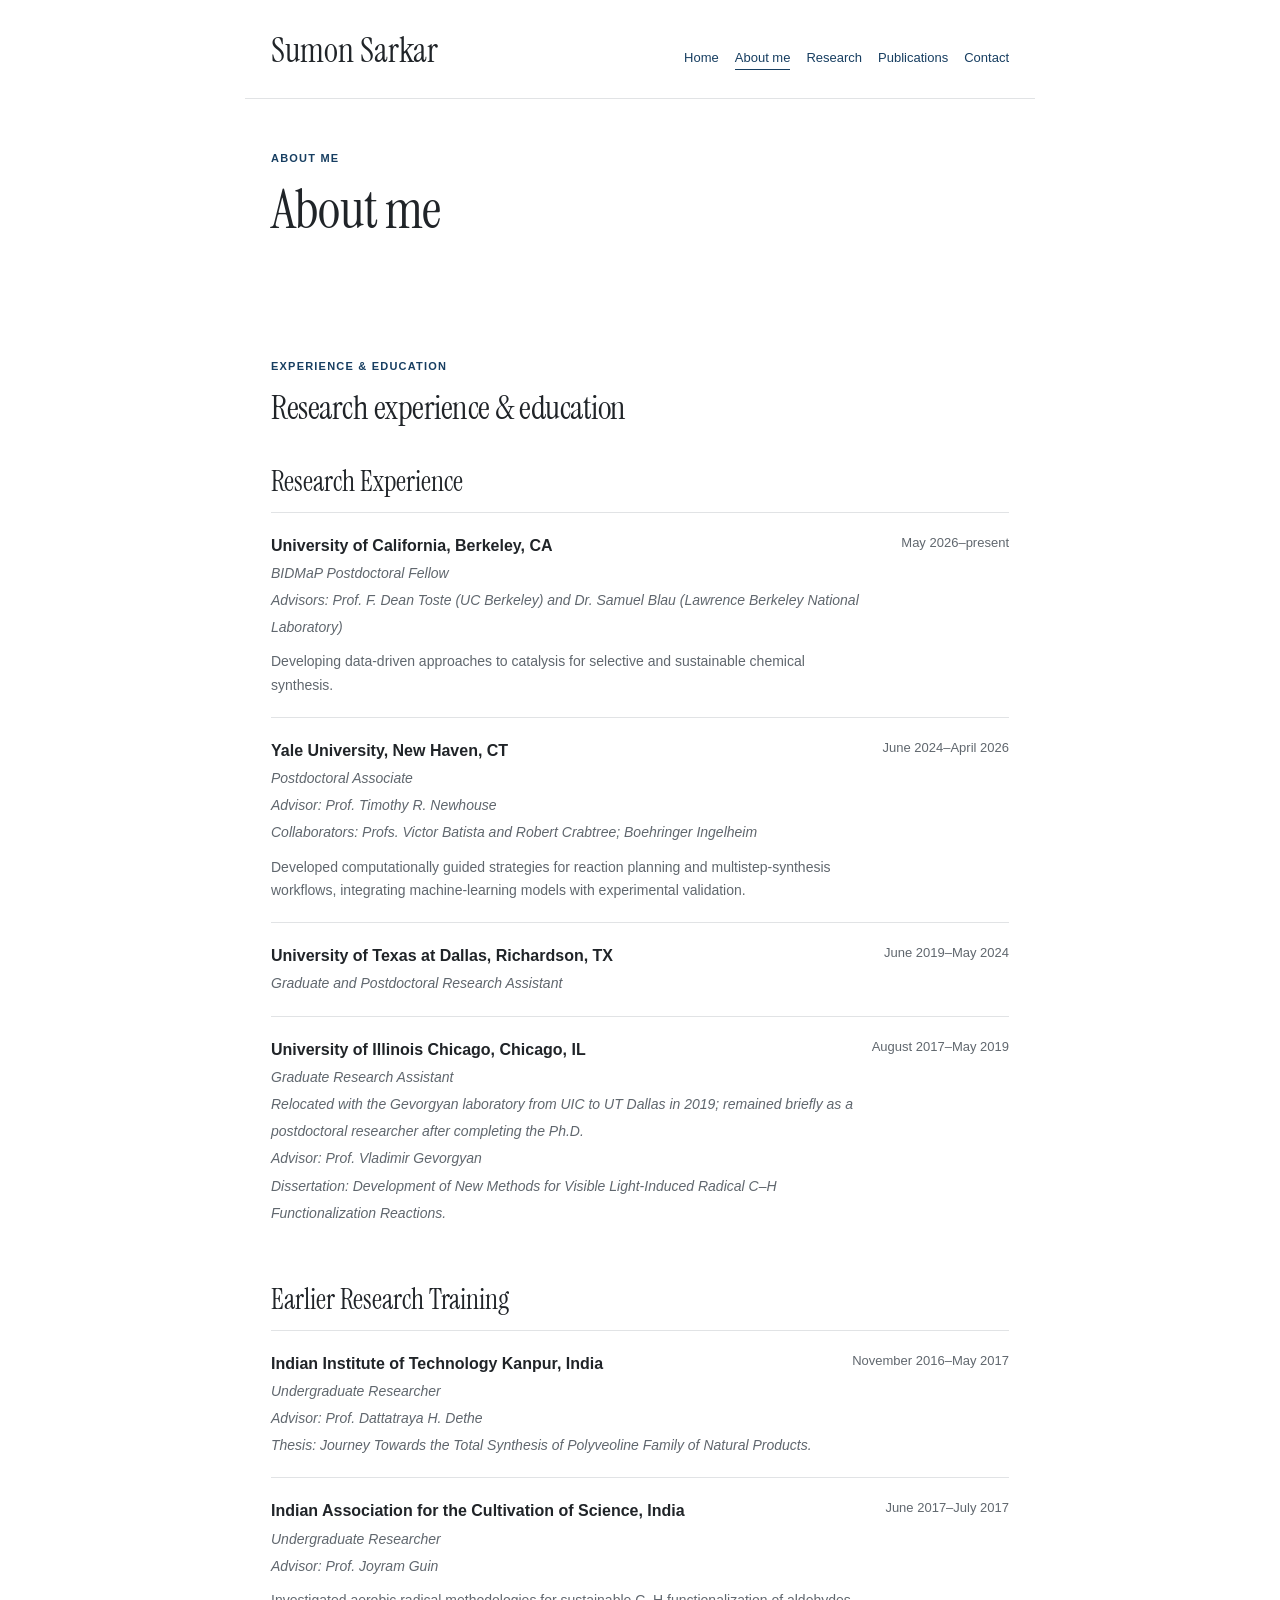
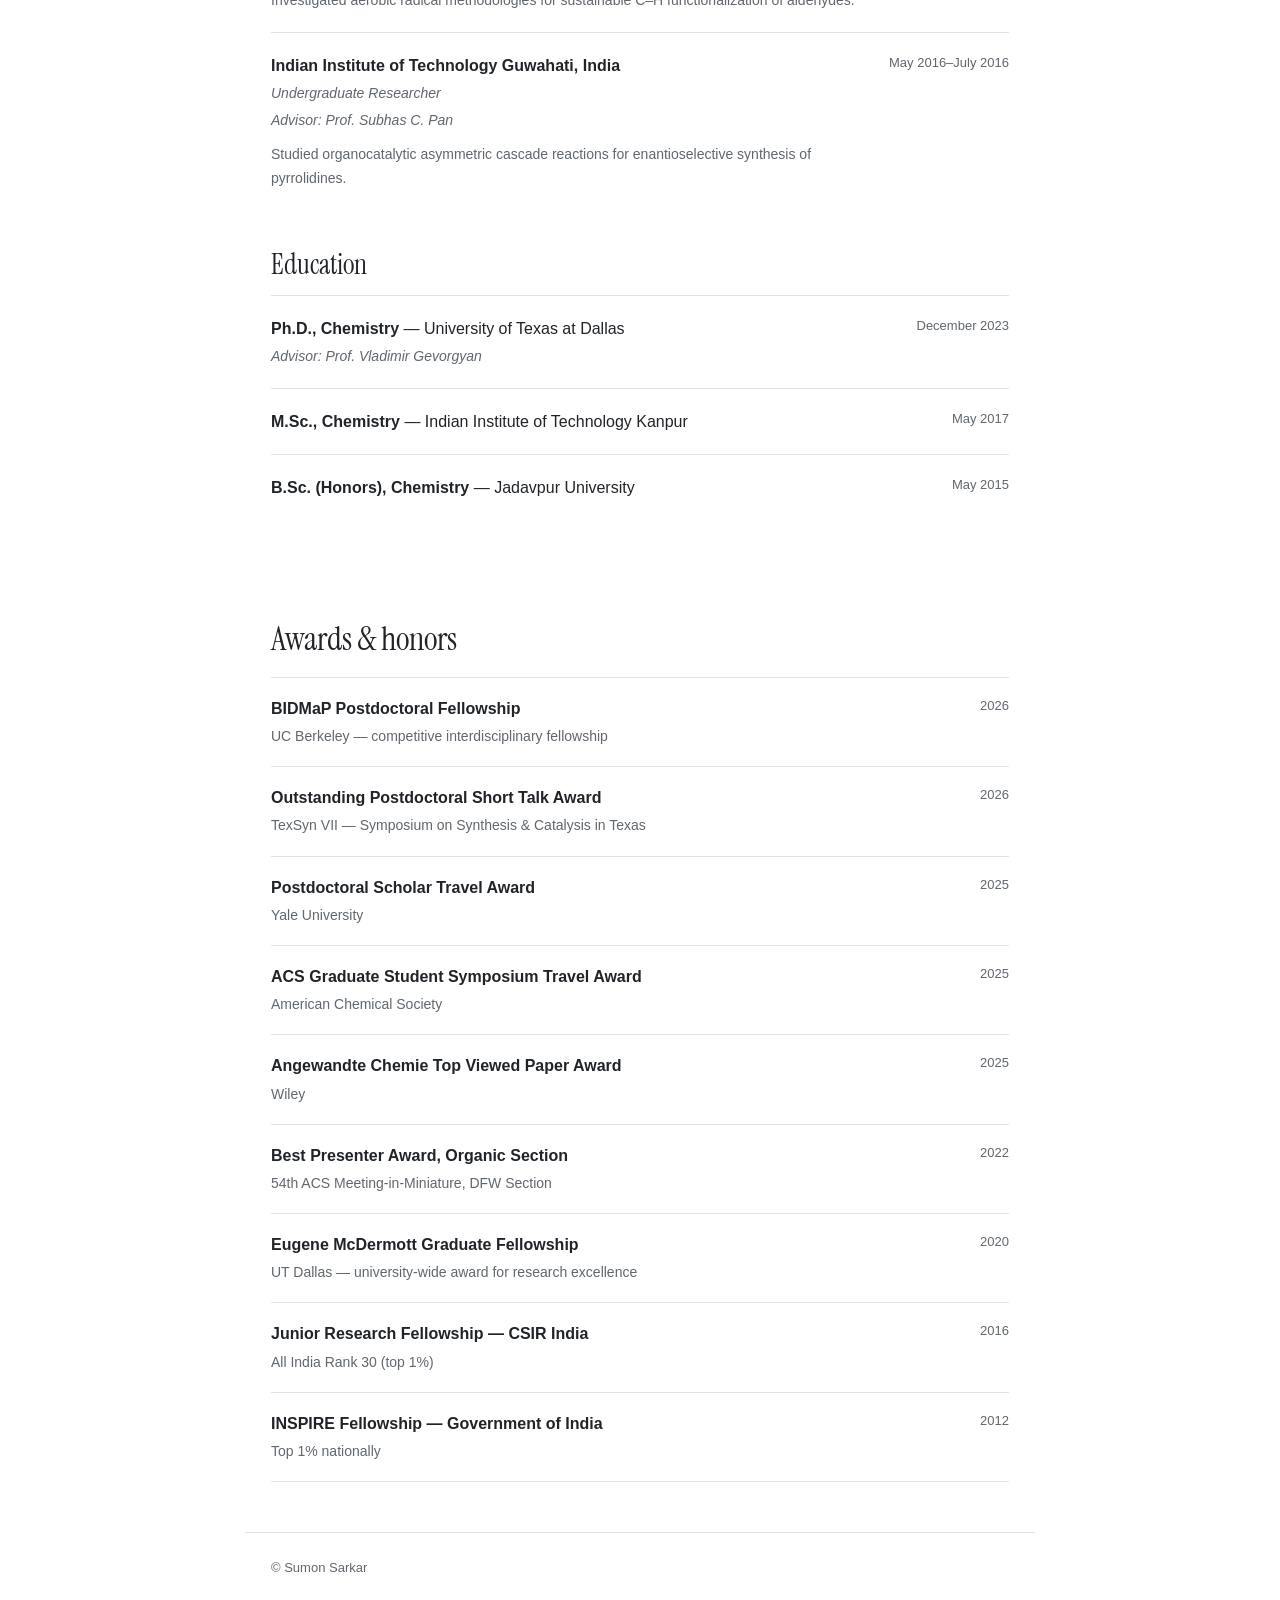
==== about.html @ 23cd8bdc "Add combined About me page" ====
<!doctype html>
<html lang="en">
<head>
  <meta charset="utf-8">
  <meta name="viewport" content="width=device-width, initial-scale=1">
  <title>About me | Sumon Sarkar</title>
  <meta name="description" content="Research experience, education, and awards of Sumon Sarkar, BIDMaP Postdoctoral Fellow at UC Berkeley.">
  <link rel="preconnect" href="https://fonts.googleapis.com">
  <link rel="preconnect" href="https://fonts.gstatic.com" crossorigin>
  <link href="https://fonts.googleapis.com/css2?family=Instrument+Serif:ital@0;1&display=swap" rel="stylesheet">
  <link rel="stylesheet" href="style.css">
</head>
<body>
  <header>
    <a class="name" href="index.html">Sumon Sarkar</a>
    <nav aria-label="Primary navigation">
      <a href="index.html">Home</a>
      <a class="active" aria-current="page" href="about.html">About me</a>
      <a href="research.html">Research</a>
      <a href="publications.html">Publications</a>
      <a href="contact.html">Contact</a>
    </nav>
  </header>
  <main>
    <section>
      <div class="label">About me</div>
      <h1>About me</h1>
    </section>
<section>
      <div class="label">Experience & education</div>
      <h2>Research experience &amp; education</h2>

      <h3 class="subhead">Research Experience</h3>
      <div class="experience-entry">
        <div><strong>University of California, Berkeley, CA</strong><br><em>BIDMaP Postdoctoral Fellow</em><br><em>Advisors: Prof. F. Dean Toste (UC Berkeley) and Dr. Samuel Blau (Lawrence Berkeley National Laboratory)</em></div>
        <div class="date">May 2026–present</div>
        <p>Developing data-driven approaches to catalysis for selective and sustainable chemical synthesis.</p>
      </div>

      <div class="experience-entry">
        <div><strong>Yale University, New Haven, CT</strong><br><em>Postdoctoral Associate</em><br><em>Advisor: Prof. Timothy R. Newhouse</em><br><em>Collaborators: Profs. Victor Batista and Robert Crabtree; Boehringer Ingelheim</em></div>
        <div class="date">June 2024–April 2026</div>
        <p>Developed computationally guided strategies for reaction planning and multistep-synthesis workflows, integrating machine-learning models with experimental validation.</p>
      </div>

      <div class="experience-entry">
        <div><strong>University of Texas at Dallas, Richardson, TX</strong><br><em>Graduate and Postdoctoral Research Assistant</em></div>
        <div class="date">June 2019–May 2024</div>
      </div>

      <div class="experience-entry">
        <div><strong>University of Illinois Chicago, Chicago, IL</strong><br><em>Graduate Research Assistant</em><br><em>Relocated with the Gevorgyan laboratory from UIC to UT Dallas in 2019; remained briefly as a postdoctoral researcher after completing the Ph.D.</em><br><em>Advisor: Prof. Vladimir Gevorgyan</em><br><em>Dissertation: Development of New Methods for Visible Light-Induced Radical C–H Functionalization Reactions.</em></div>
        <div class="date">August 2017–May 2019</div>
      </div>

      <h3 class="subhead">Earlier Research Training</h3>
      <div class="experience-entry">
        <div><strong>Indian Institute of Technology Kanpur, India</strong><br><em>Undergraduate Researcher</em><br><em>Advisor: Prof. Dattatraya H. Dethe</em><br><em>Thesis: Journey Towards the Total Synthesis of Polyveoline Family of Natural Products.</em></div>
        <div class="date">November 2016–May 2017</div>
      </div>

      <div class="experience-entry">
        <div><strong>Indian Association for the Cultivation of Science, India</strong><br><em>Undergraduate Researcher</em><br><em>Advisor: Prof. Joyram Guin</em></div>
        <div class="date">June 2017–July 2017</div>
        <p>Investigated aerobic radical methodologies for sustainable C–H functionalization of aldehydes.</p>
      </div>

      <div class="experience-entry">
        <div><strong>Indian Institute of Technology Guwahati, India</strong><br><em>Undergraduate Researcher</em><br><em>Advisor: Prof. Subhas C. Pan</em></div>
        <div class="date">May 2016–July 2016</div>
        <p>Studied organocatalytic asymmetric cascade reactions for enantioselective synthesis of pyrrolidines.</p>
      </div>

      <h3 class="subhead">Education</h3>
      <div class="experience-entry">
        <div><strong>Ph.D., Chemistry</strong> — University of Texas at Dallas<br><em>Advisor: Prof. Vladimir Gevorgyan</em></div>
        <div class="date">December 2023</div>
      </div>
      <div class="experience-entry">
        <div><strong>M.Sc., Chemistry</strong> — Indian Institute of Technology Kanpur</div>
        <div class="date">May 2017</div>
      </div>
      <div class="experience-entry">
        <div><strong>B.Sc. (Honors), Chemistry</strong> — Jadavpur University</div>
        <div class="date">May 2015</div>
      </div>
    </section>
<section>
      <h2>Awards &amp; honors</h2>
      <div class="awards-list">
        <div class="award"><div><strong>BIDMaP Postdoctoral Fellowship</strong><br><span>UC Berkeley — competitive interdisciplinary fellowship</span></div><div class="date">2026</div></div>
        <div class="award"><div><strong>Outstanding Postdoctoral Short Talk Award</strong><br><span>TexSyn VII — Symposium on Synthesis &amp; Catalysis in Texas</span></div><div class="date">2026</div></div>
        <div class="award"><div><strong>Postdoctoral Scholar Travel Award</strong><br><span>Yale University</span></div><div class="date">2025</div></div>
        <div class="award"><div><strong>ACS Graduate Student Symposium Travel Award</strong><br><span>American Chemical Society</span></div><div class="date">2025</div></div>
        <div class="award"><div><strong>Angewandte Chemie Top Viewed Paper Award</strong><br><span>Wiley</span></div><div class="date">2025</div></div>
        <div class="award"><div><strong>Best Presenter Award, Organic Section</strong><br><span>54th ACS Meeting-in-Miniature, DFW Section</span></div><div class="date">2022</div></div>
        <div class="award"><div><strong>Eugene McDermott Graduate Fellowship</strong><br><span>UT Dallas — university-wide award for research excellence</span></div><div class="date">2020</div></div>
        <div class="award"><div><strong>Junior Research Fellowship — CSIR India</strong><br><span>All India Rank 30 (top 1%)</span></div><div class="date">2016</div></div>
        <div class="award"><div><strong>INSPIRE Fellowship — Government of India</strong><br><span>Top 1% nationally</span></div><div class="date">2012</div></div>
      </div>
    </section>
  </main>
  <footer>© <span id="year"></span> Sumon Sarkar</footer>
  <script src="script.js"></script>
</body>
</html>
---- style.css ----
:root {
  --ink:#202428;
  --muted:#60676e;
  --line:#e1e3e5;
  --accent:#173e61;
  --page:#fff;
}
* { box-sizing:border-box; }
html { scroll-behavior:smooth; }
body { margin:0; background:var(--page); color:var(--ink); font:16px/1.7 "Helvetica Neue",Helvetica,Arial,sans-serif; }
main, header, footer { max-width:790px; margin:auto; padding-left:26px; padding-right:26px; }
header { padding-top:34px; padding-bottom:28px; border-bottom:1px solid var(--line); display:flex; align-items:baseline; justify-content:space-between; gap:20px; }
.name { color:var(--ink); font:34px/1 "Instrument Serif",Georgia,serif; text-decoration:none; white-space:nowrap; }
nav { display:flex; flex-wrap:wrap; justify-content:flex-end; gap:8px 16px; font-size:13px; }
nav a, .links a { color:var(--accent); text-decoration:none; border-bottom:1px solid transparent; }
nav a:hover, nav a.active, .links a:hover { border-color:var(--accent); }
section { padding:50px 0; }
h1, h2 { margin:0 0 20px; font-family:"Instrument Serif",Georgia,serif; font-weight:400; letter-spacing:-.015em; }
h1 { font-size:54px; line-height:1; }
h2 { font-size:33px; line-height:1.1; }
p { margin:0 0 18px; }
.lede { max-width:680px; color:var(--muted); font-size:19px; }
.label { color:var(--accent); font-size:11px; font-weight:600; letter-spacing:.11em; text-transform:uppercase; margin-bottom:15px; }
.links { display:flex; flex-wrap:wrap; gap:15px; margin-top:26px; font-size:14px; }
.portrait { float:right; width:190px; height:235px; margin:0 0 20px 30px; object-fit:cover; object-position:center; border:1px solid var(--line); }
.subhead { margin:40px 0 14px; font:28px/1.1 "Instrument Serif",Georgia,serif; }
.experience-entry { position:relative; padding:19px 150px 19px 0; border-top:1px solid var(--line); }
.experience-entry .date { position:absolute; top:19px; right:0; color:var(--muted); font-size:13px; white-space:nowrap; }
.experience-entry p { margin:10px 0 0; color:var(--muted); font-size:14px; }
.experience-entry em { color:var(--muted); font-size:14px; }
.research-item { margin-top:38px; padding-top:28px; border-top:1px solid var(--line); }
.research-number { color:var(--accent); font-size:12px; font-weight:600; letter-spacing:.12em; margin-bottom:8px; }
.research-item h3 { margin:0 0 15px; font:30px/1.1 "Instrument Serif",Georgia,serif; }
.pub-list { border-top:1px solid var(--line); margin-top:28px; }
.pub-entry { border-bottom:1px solid var(--line); }
.pub-static { padding:20px 0; display:grid; grid-template-columns:42px 1fr; gap:14px; text-align:left; }
.pub-number { color:var(--accent); font:600 14px/1.3 "Helvetica Neue",Helvetica,Arial,sans-serif; padding-top:4px; }
.pub-meta, .pub-authors { display:block; color:var(--muted); font-size:13px; }
.pub-meta { margin-bottom:4px; }
.pub-title { display:block; font:500 21px/1.25 "Helvetica Neue",Helvetica,Arial,sans-serif; letter-spacing:-.01em; margin-bottom:7px; }
.note { color:var(--muted); font-size:14px; }
.awards-list { border-top:1px solid var(--line); }
.award { position:relative; padding:17px 90px 17px 0; border-bottom:1px solid var(--line); }
.award span { color:var(--muted); font-size:14px; }
.award .date { position:absolute; top:17px; right:0; color:var(--muted); font-size:13px; }
footer { border-top:1px solid var(--line); padding-top:24px; padding-bottom:36px; color:var(--muted); font-size:13px; }
@media (max-width:700px) {
  header { align-items:flex-start; flex-direction:column; }
  nav { justify-content:flex-start; }
}
@media (max-width:600px) {
  .portrait { float:none; display:block; width:150px; height:185px; margin:0 0 22px; }
  h1 { font-size:44px; }
  section { padding:38px 0; }
  .experience-entry { padding-right:0; }
  .experience-entry .date { position:static; margin-top:5px; }
  .pub-static { grid-template-columns:30px 1fr; }
  .pub-title { font-size:20px; }
}
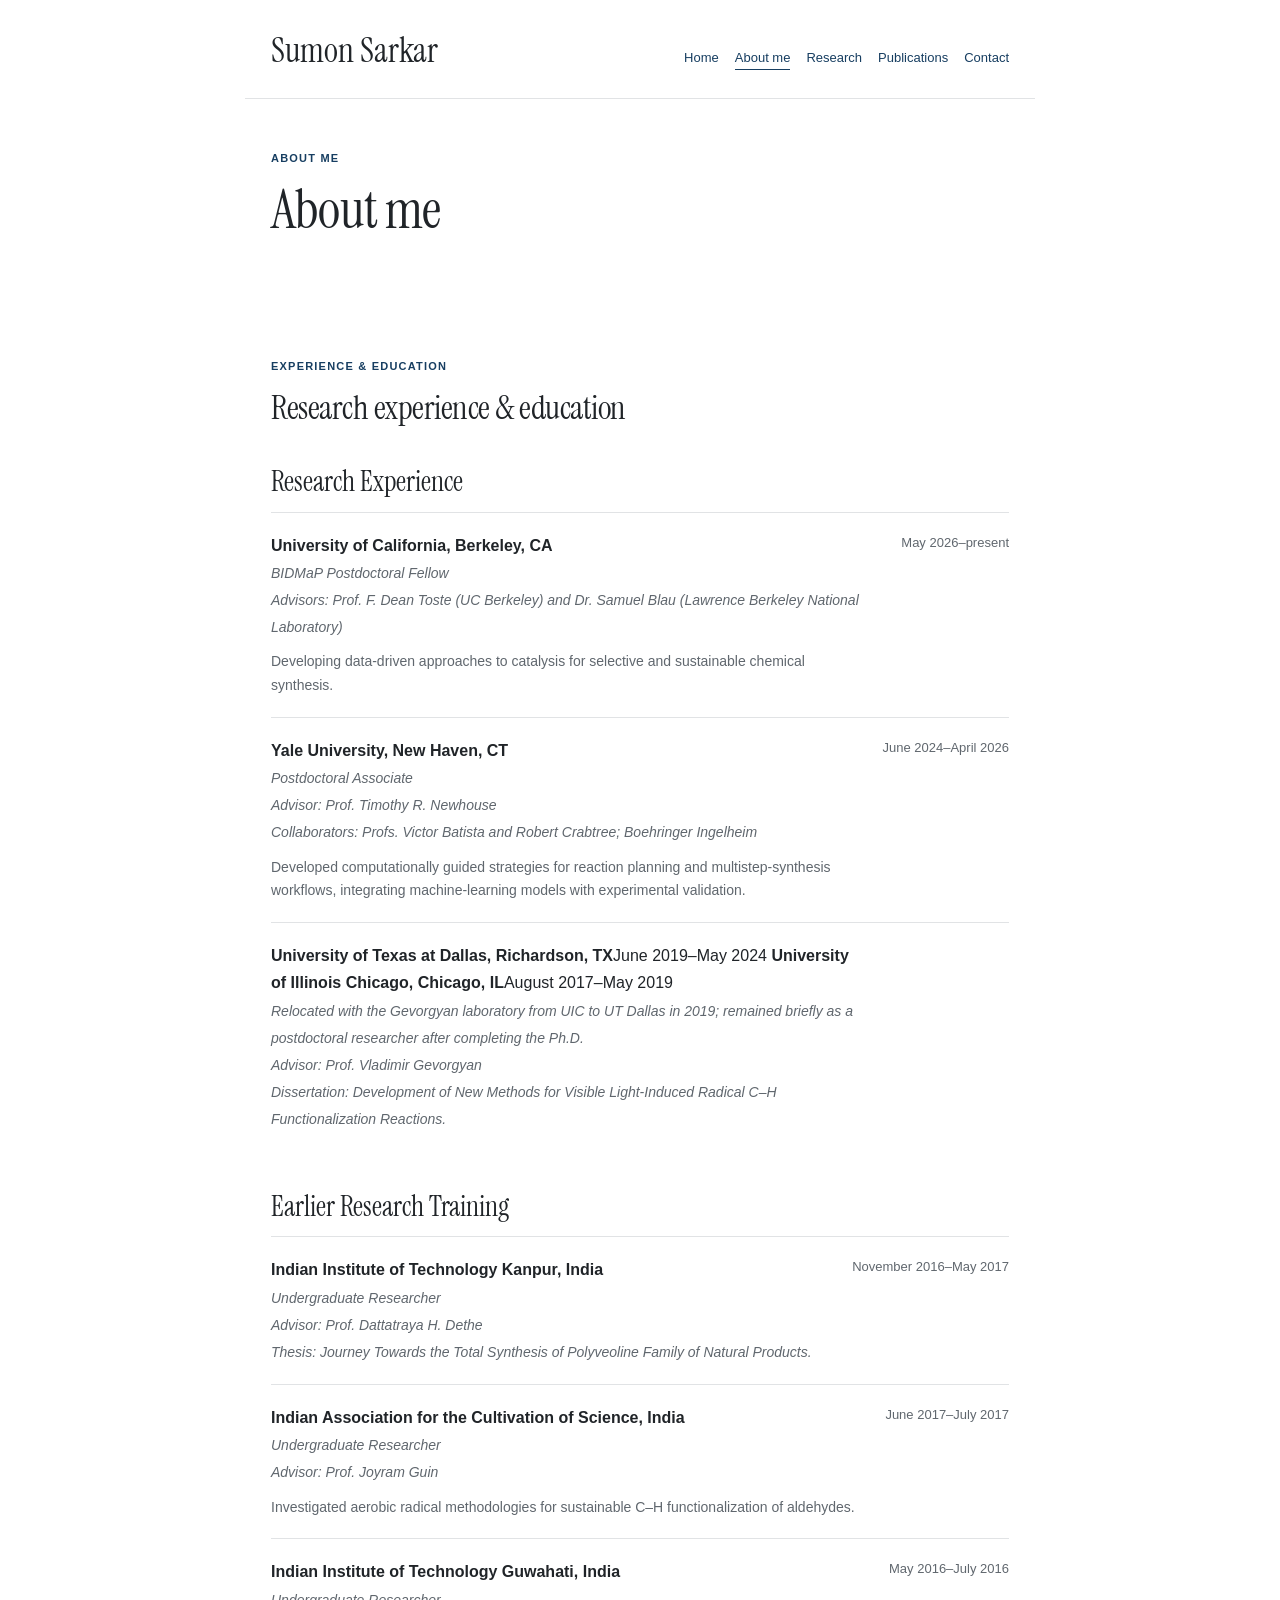
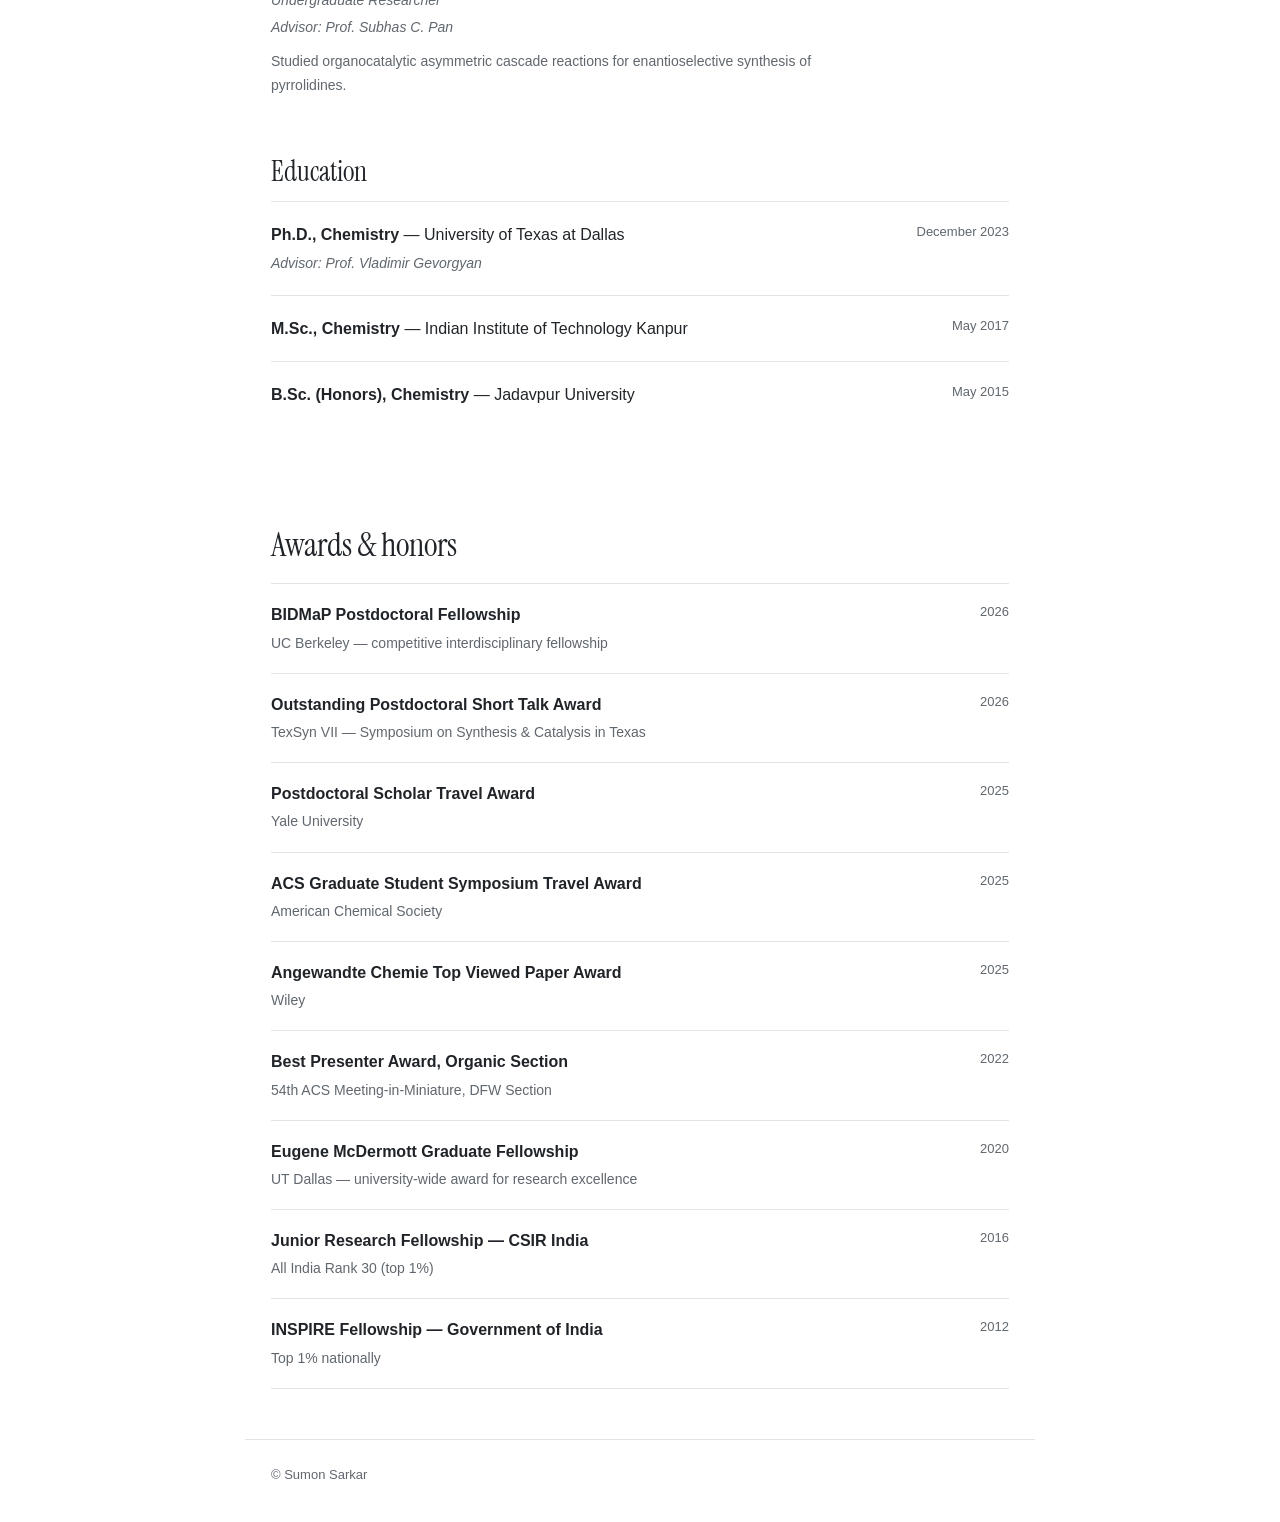
==== commit 362d27cd: "Combine UIC and UT Dallas research experience" ====
--- a/about.html
+++ b/about.html
@@ -44,13 +44,13 @@
       </div>
 
       <div class="experience-entry">
-        <div><strong>University of Texas at Dallas, Richardson, TX</strong><br><em>Graduate and Postdoctoral Research Assistant</em></div>
-        <div class="date">June 2019–May 2024</div>
-      </div>
-
-      <div class="experience-entry">
-        <div><strong>University of Illinois Chicago, Chicago, IL</strong><br><em>Graduate Research Assistant</em><br><em>Relocated with the Gevorgyan laboratory from UIC to UT Dallas in 2019; remained briefly as a postdoctoral researcher after completing the Ph.D.</em><br><em>Advisor: Prof. Vladimir Gevorgyan</em><br><em>Dissertation: Development of New Methods for Visible Light-Induced Radical C–H Functionalization Reactions.</em></div>
-        <div class="date">August 2017–May 2019</div>
+        <div class="institution-dates">
+          <strong>University of Texas at Dallas, Richardson, TX</strong><span>June 2019–May 2024</span>
+          <strong>University of Illinois Chicago, Chicago, IL</strong><span>August 2017–May 2019</span>
+        </div>
+        <em>Relocated with the Gevorgyan laboratory from UIC to UT Dallas in 2019; remained briefly as a postdoctoral researcher after completing the Ph.D.</em><br>
+        <em>Advisor: Prof. Vladimir Gevorgyan</em><br>
+        <em>Dissertation: Development of New Methods for Visible Light-Induced Radical C–H Functionalization Reactions.</em>
       </div>
 
       <h3 class="subhead">Earlier Research Training</h3>
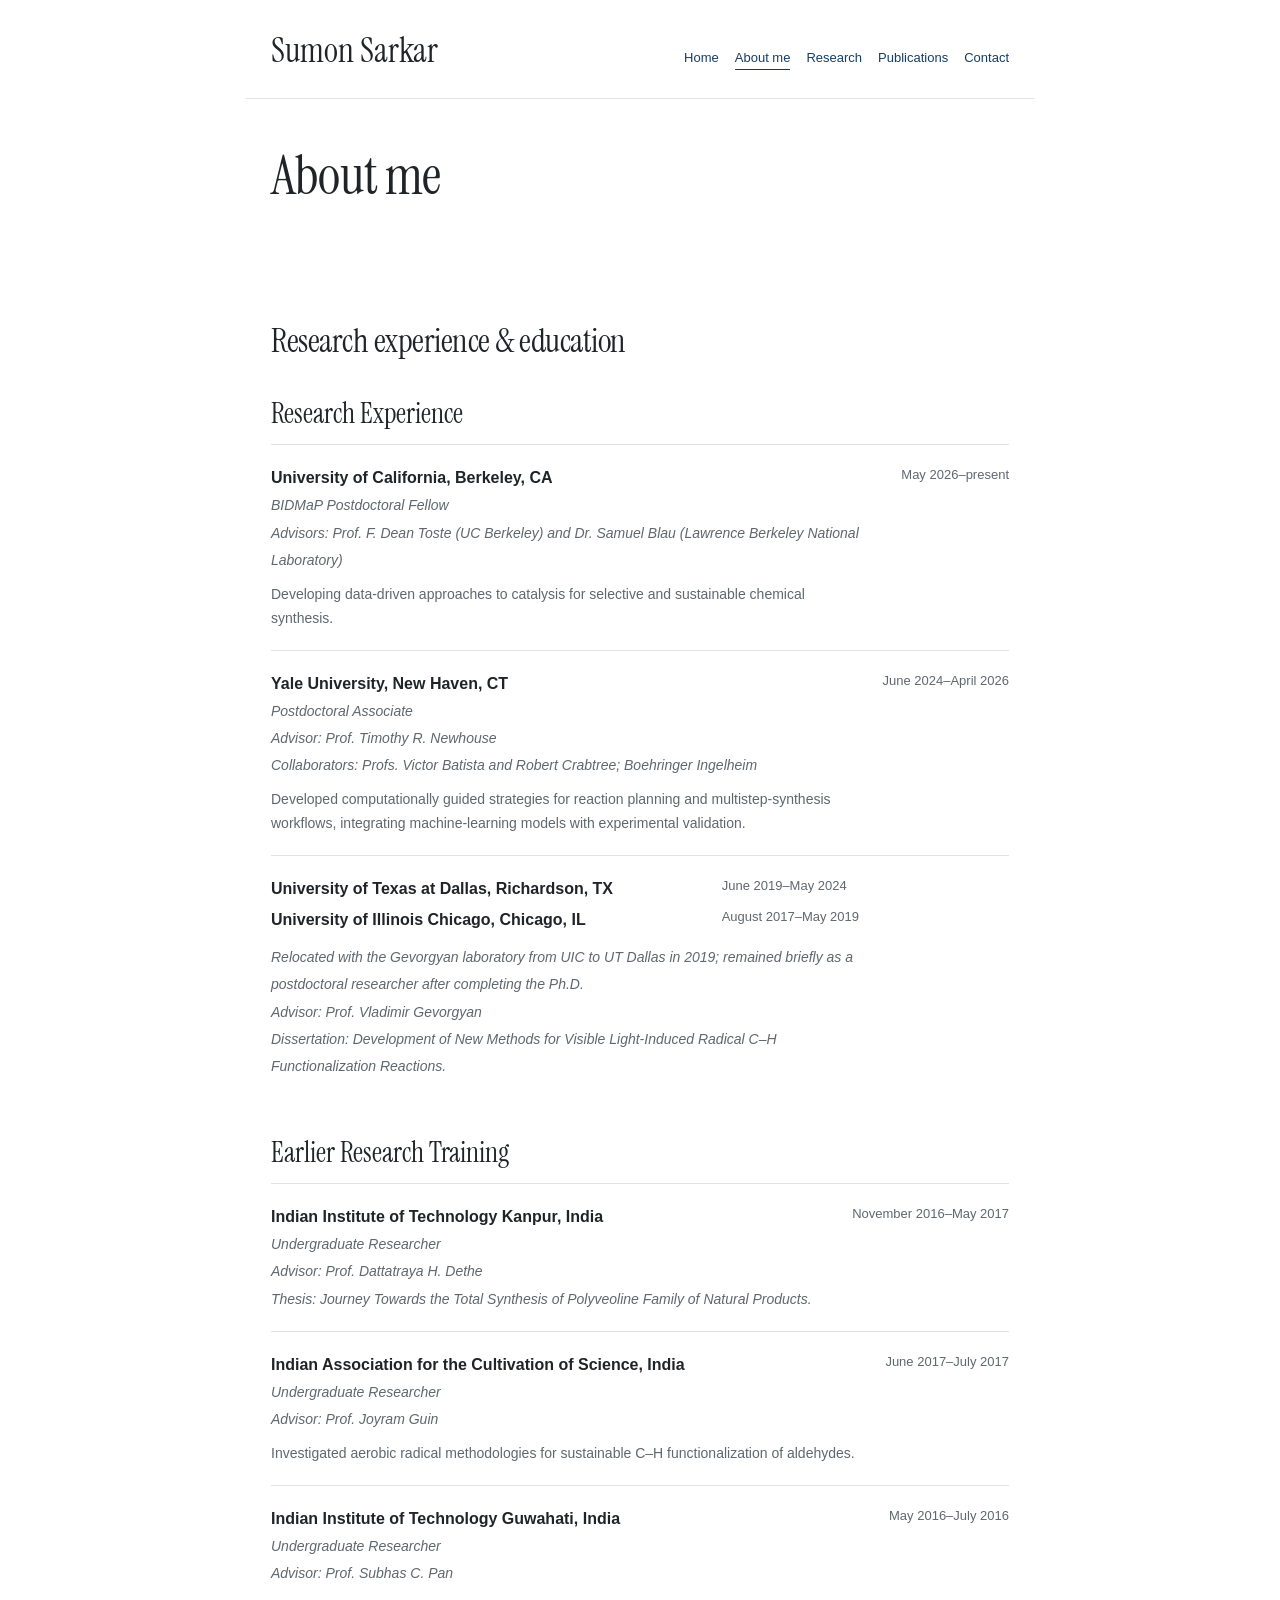
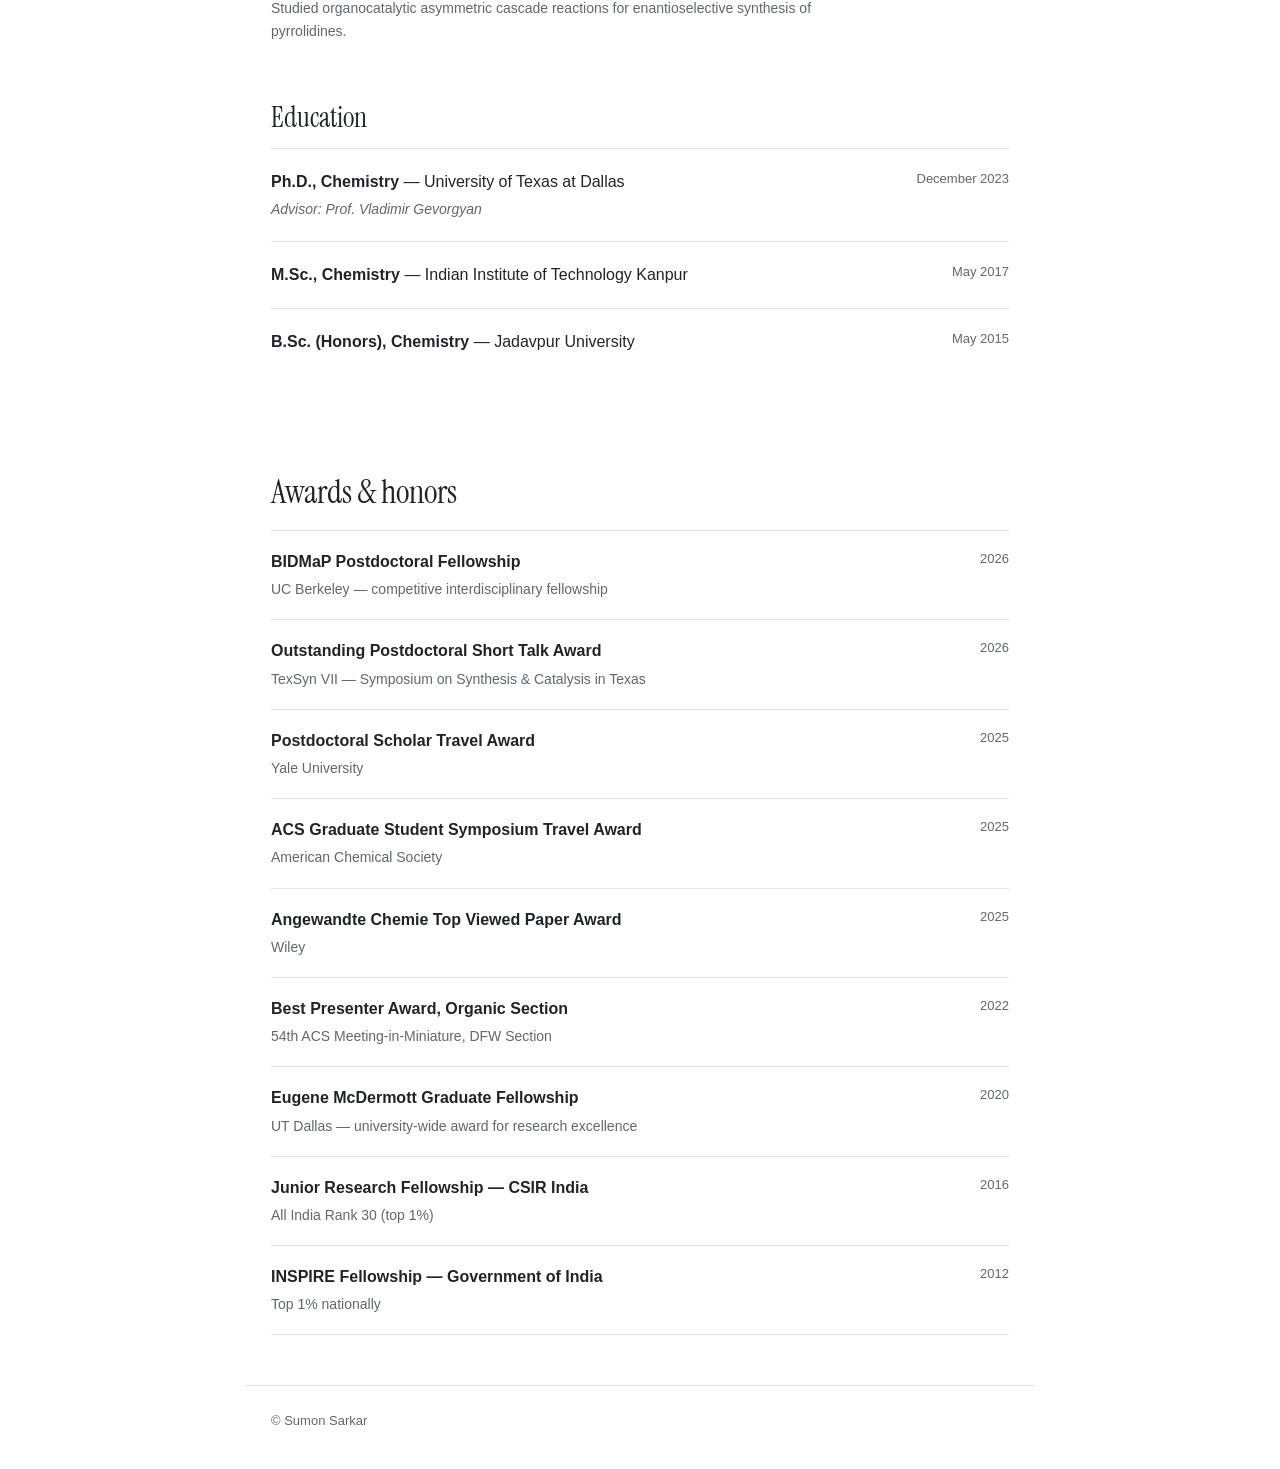
==== commit b65c0044: "Simplify About page headings" ====
--- a/about.html
+++ b/about.html
@@ -23,11 +23,9 @@
   </header>
   <main>
     <section>
-      <div class="label">About me</div>
       <h1>About me</h1>
     </section>
 <section>
-      <div class="label">Experience & education</div>
       <h2>Research experience &amp; education</h2>
 
       <h3 class="subhead">Research Experience</h3>
--- a/style.css
+++ b/style.css
@@ -56,4 +56,7 @@
   .experience-entry .date { position:static; margin-top:5px; }
   .pub-static { grid-template-columns:30px 1fr; }
   .pub-title { font-size:20px; }
-}+}
+.institution-dates { display:grid; grid-template-columns:1fr auto; gap:4px 24px; margin-bottom:10px; }
+.institution-dates span { color:var(--muted); font-size:13px; white-space:nowrap; }
+@media (max-width:600px) { .institution-dates { grid-template-columns:1fr; gap:2px; } .institution-dates span { margin-bottom:8px; } }
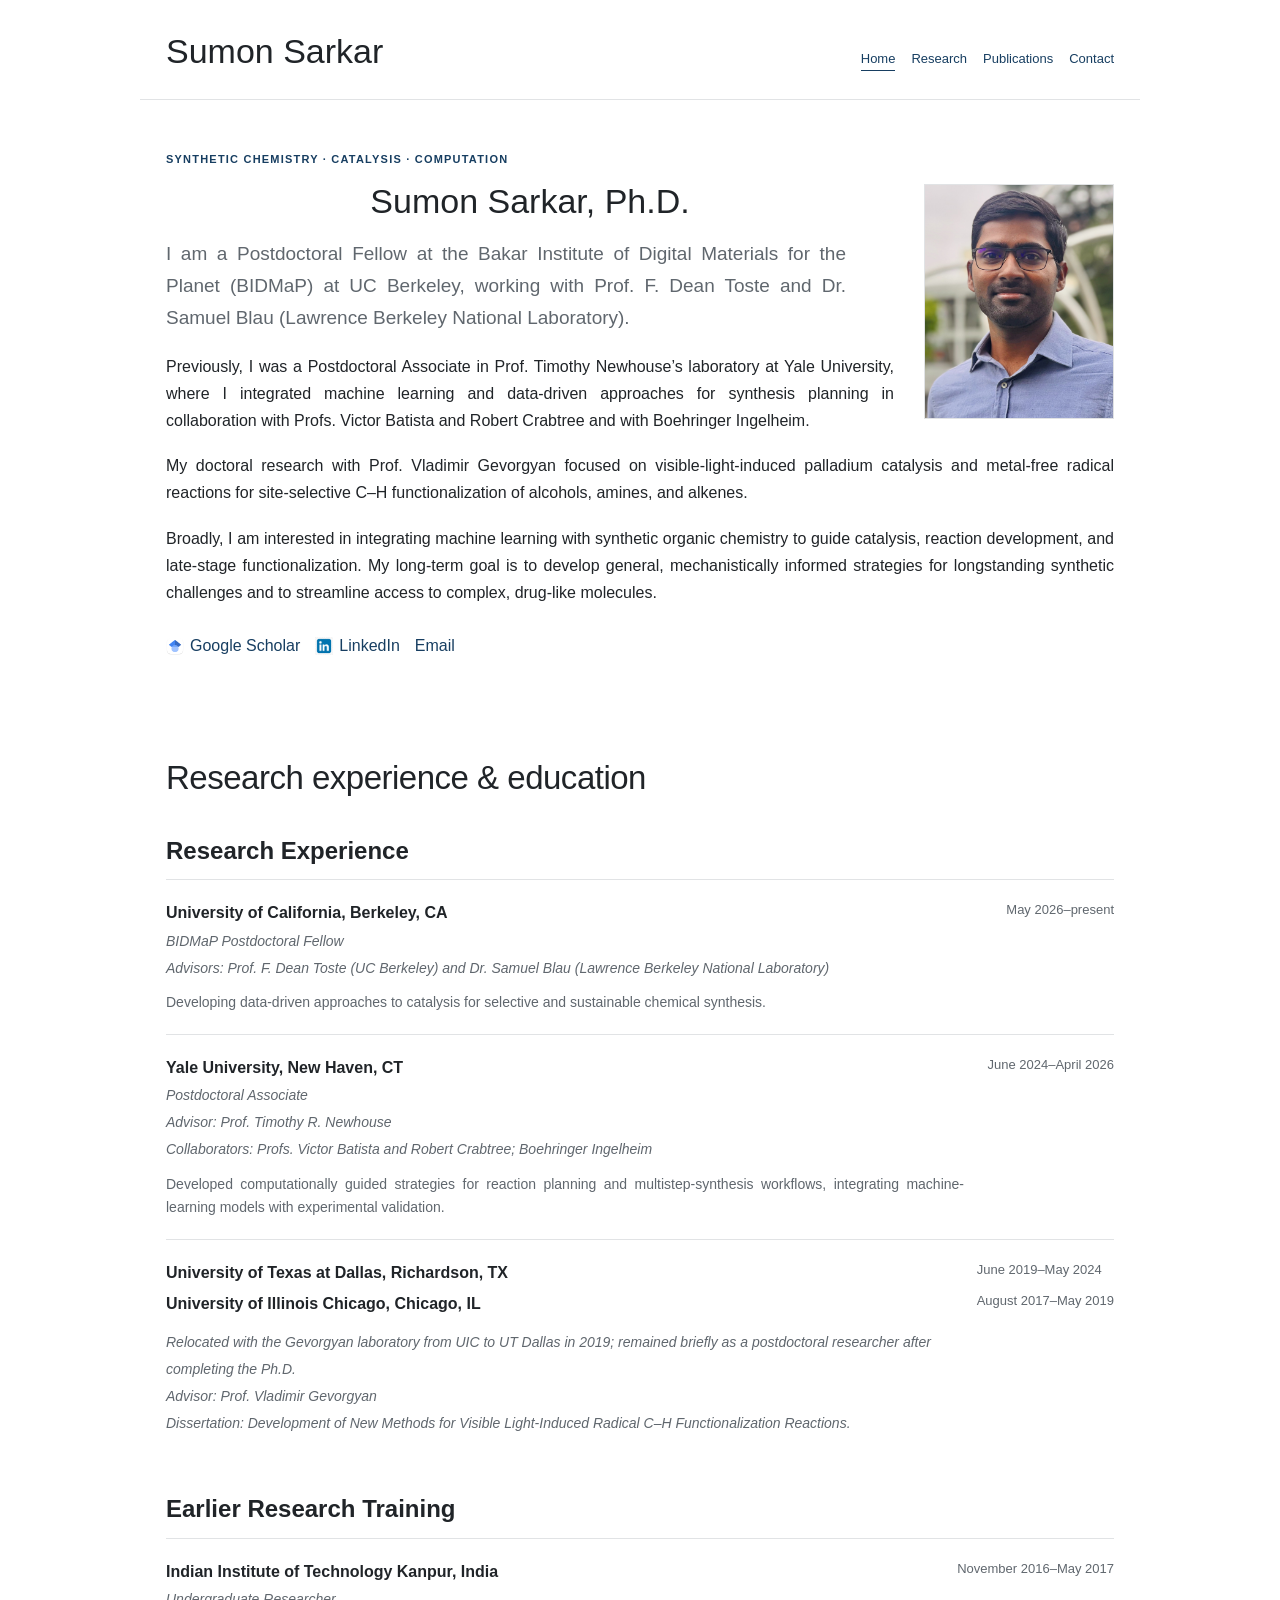
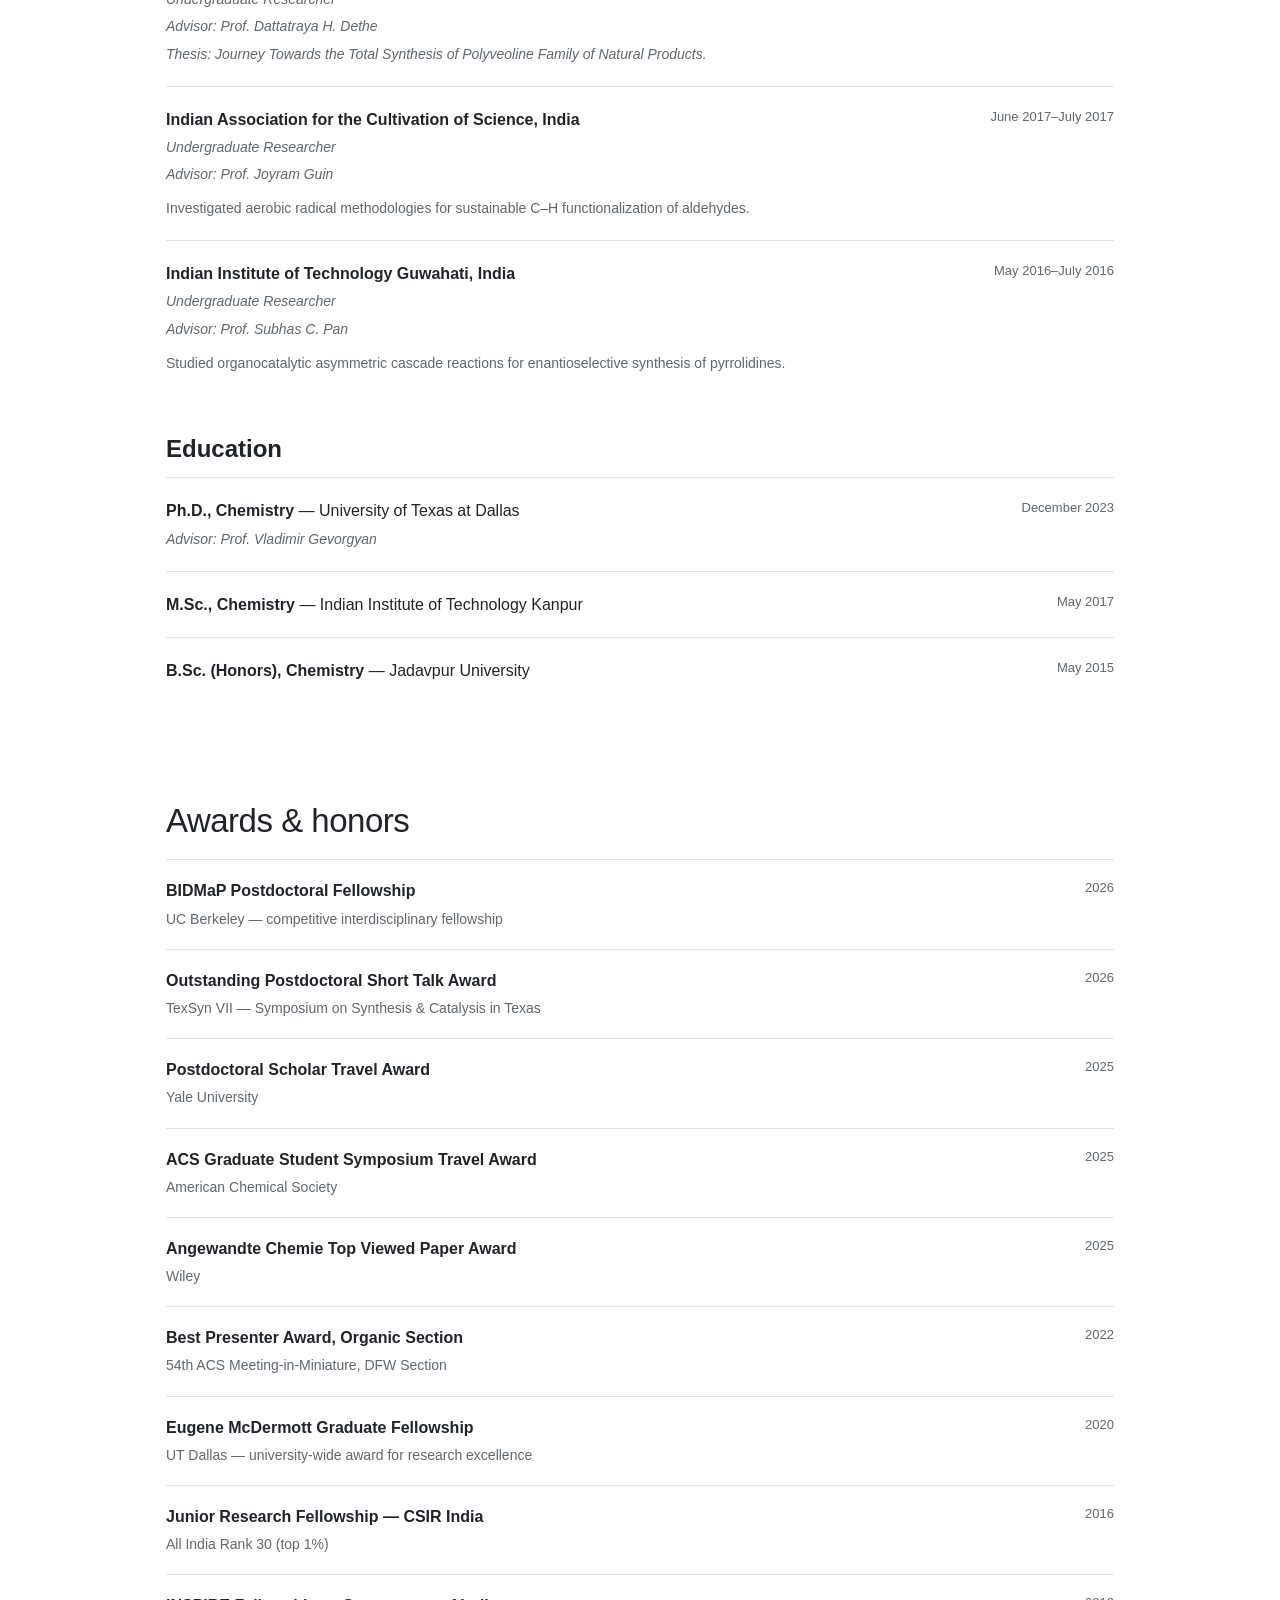
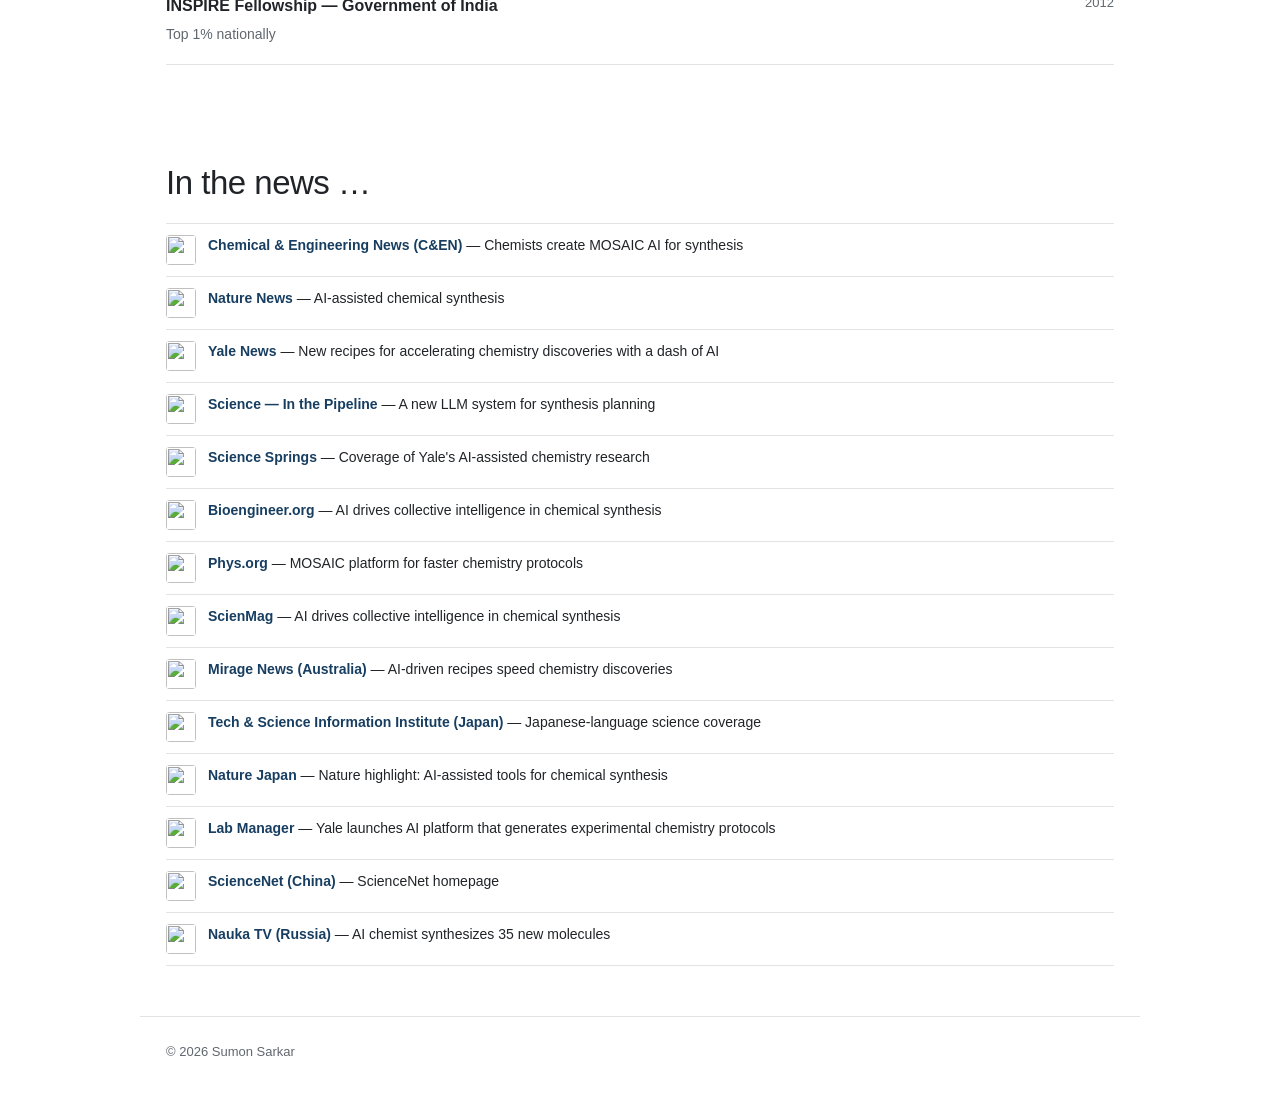
==== commit d5db5a99: "Redirect old About me URL to homepage" ====
--- a/about.html
+++ b/about.html
@@ -1,104 +1,12 @@
 <!doctype html>
 <html lang="en">
 <head>
-  <meta charset="utf-8">
-  <meta name="viewport" content="width=device-width, initial-scale=1">
-  <title>About me | Sumon Sarkar</title>
-  <meta name="description" content="Research experience, education, and awards of Sumon Sarkar, BIDMaP Postdoctoral Fellow at UC Berkeley.">
-  <link rel="preconnect" href="https://fonts.googleapis.com">
-  <link rel="preconnect" href="https://fonts.gstatic.com" crossorigin>
-  <link href="https://fonts.googleapis.com/css2?family=Instrument+Serif:ital@0;1&display=swap" rel="stylesheet">
-  <link rel="stylesheet" href="style.css">
+<meta charset="utf-8">
+<meta name="viewport" content="width=device-width, initial-scale=1">
+<meta http-equiv="refresh" content="0; url=index.html#about">
+<link rel="canonical" href="https://sumon-sarkar.github.io/index.html#about">
+<title>About me | Sumon Sarkar</title>
+<script>location.replace("index.html#about");</script>
 </head>
-<body>
-  <header>
-    <a class="name" href="index.html">Sumon Sarkar</a>
-    <nav aria-label="Primary navigation">
-      <a href="index.html">Home</a>
-      <a class="active" aria-current="page" href="about.html">About me</a>
-      <a href="research.html">Research</a>
-      <a href="publications.html">Publications</a>
-      <a href="contact.html">Contact</a>
-    </nav>
-  </header>
-  <main>
-    <section>
-      <h1>About me</h1>
-    </section>
-<section>
-      <h2>Research experience &amp; education</h2>
-
-      <h3 class="subhead">Research Experience</h3>
-      <div class="experience-entry">
-        <div><strong>University of California, Berkeley, CA</strong><br><em>BIDMaP Postdoctoral Fellow</em><br><em>Advisors: Prof. F. Dean Toste (UC Berkeley) and Dr. Samuel Blau (Lawrence Berkeley National Laboratory)</em></div>
-        <div class="date">May 2026–present</div>
-        <p>Developing data-driven approaches to catalysis for selective and sustainable chemical synthesis.</p>
-      </div>
-
-      <div class="experience-entry">
-        <div><strong>Yale University, New Haven, CT</strong><br><em>Postdoctoral Associate</em><br><em>Advisor: Prof. Timothy R. Newhouse</em><br><em>Collaborators: Profs. Victor Batista and Robert Crabtree; Boehringer Ingelheim</em></div>
-        <div class="date">June 2024–April 2026</div>
-        <p>Developed computationally guided strategies for reaction planning and multistep-synthesis workflows, integrating machine-learning models with experimental validation.</p>
-      </div>
-
-      <div class="experience-entry">
-        <div class="institution-dates">
-          <strong>University of Texas at Dallas, Richardson, TX</strong><span>June 2019–May 2024</span>
-          <strong>University of Illinois Chicago, Chicago, IL</strong><span>August 2017–May 2019</span>
-        </div>
-        <em>Relocated with the Gevorgyan laboratory from UIC to UT Dallas in 2019; remained briefly as a postdoctoral researcher after completing the Ph.D.</em><br>
-        <em>Advisor: Prof. Vladimir Gevorgyan</em><br>
-        <em>Dissertation: Development of New Methods for Visible Light-Induced Radical C–H Functionalization Reactions.</em>
-      </div>
-
-      <h3 class="subhead">Earlier Research Training</h3>
-      <div class="experience-entry">
-        <div><strong>Indian Institute of Technology Kanpur, India</strong><br><em>Undergraduate Researcher</em><br><em>Advisor: Prof. Dattatraya H. Dethe</em><br><em>Thesis: Journey Towards the Total Synthesis of Polyveoline Family of Natural Products.</em></div>
-        <div class="date">November 2016–May 2017</div>
-      </div>
-
-      <div class="experience-entry">
-        <div><strong>Indian Association for the Cultivation of Science, India</strong><br><em>Undergraduate Researcher</em><br><em>Advisor: Prof. Joyram Guin</em></div>
-        <div class="date">June 2017–July 2017</div>
-        <p>Investigated aerobic radical methodologies for sustainable C–H functionalization of aldehydes.</p>
-      </div>
-
-      <div class="experience-entry">
-        <div><strong>Indian Institute of Technology Guwahati, India</strong><br><em>Undergraduate Researcher</em><br><em>Advisor: Prof. Subhas C. Pan</em></div>
-        <div class="date">May 2016–July 2016</div>
-        <p>Studied organocatalytic asymmetric cascade reactions for enantioselective synthesis of pyrrolidines.</p>
-      </div>
-
-      <h3 class="subhead">Education</h3>
-      <div class="experience-entry">
-        <div><strong>Ph.D., Chemistry</strong> — University of Texas at Dallas<br><em>Advisor: Prof. Vladimir Gevorgyan</em></div>
-        <div class="date">December 2023</div>
-      </div>
-      <div class="experience-entry">
-        <div><strong>M.Sc., Chemistry</strong> — Indian Institute of Technology Kanpur</div>
-        <div class="date">May 2017</div>
-      </div>
-      <div class="experience-entry">
-        <div><strong>B.Sc. (Honors), Chemistry</strong> — Jadavpur University</div>
-        <div class="date">May 2015</div>
-      </div>
-    </section>
-<section>
-      <h2>Awards &amp; honors</h2>
-      <div class="awards-list">
-        <div class="award"><div><strong>BIDMaP Postdoctoral Fellowship</strong><br><span>UC Berkeley — competitive interdisciplinary fellowship</span></div><div class="date">2026</div></div>
-        <div class="award"><div><strong>Outstanding Postdoctoral Short Talk Award</strong><br><span>TexSyn VII — Symposium on Synthesis &amp; Catalysis in Texas</span></div><div class="date">2026</div></div>
-        <div class="award"><div><strong>Postdoctoral Scholar Travel Award</strong><br><span>Yale University</span></div><div class="date">2025</div></div>
-        <div class="award"><div><strong>ACS Graduate Student Symposium Travel Award</strong><br><span>American Chemical Society</span></div><div class="date">2025</div></div>
-        <div class="award"><div><strong>Angewandte Chemie Top Viewed Paper Award</strong><br><span>Wiley</span></div><div class="date">2025</div></div>
-        <div class="award"><div><strong>Best Presenter Award, Organic Section</strong><br><span>54th ACS Meeting-in-Miniature, DFW Section</span></div><div class="date">2022</div></div>
-        <div class="award"><div><strong>Eugene McDermott Graduate Fellowship</strong><br><span>UT Dallas — university-wide award for research excellence</span></div><div class="date">2020</div></div>
-        <div class="award"><div><strong>Junior Research Fellowship — CSIR India</strong><br><span>All India Rank 30 (top 1%)</span></div><div class="date">2016</div></div>
-        <div class="award"><div><strong>INSPIRE Fellowship — Government of India</strong><br><span>Top 1% nationally</span></div><div class="date">2012</div></div>
-      </div>
-    </section>
-  </main>
-  <footer>© <span id="year"></span> Sumon Sarkar</footer>
-  <script src="script.js"></script>
-</body>
-</html>+<body><p>About me is now part of the <a href="index.html#about">homepage</a>.</p></body>
+</html>
